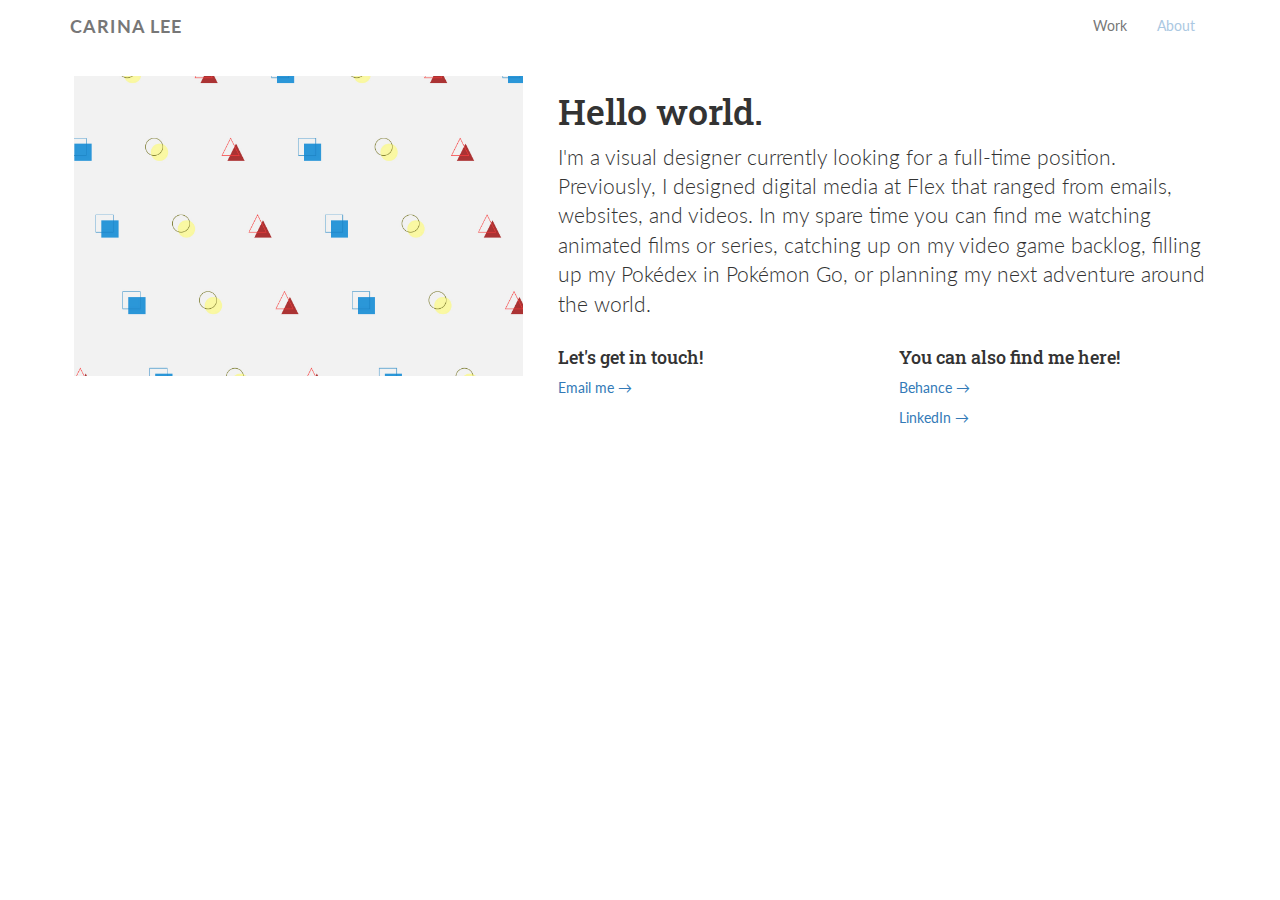
==== about/index.html @ 6384bbb3 "Initial commit" ====
<!DOCTYPE html>
<html lang="en">
  <head>
    <meta charset="utf-8">
    <meta http-equiv="X-UA-Compatible" content="IE=edge">
    <meta name="viewport" content="width=device-width, initial-scale=1">

    <title>About | Carina Lee</title>

    <!-- Latest compiled and minified CSS -->
    <link rel="stylesheet" href="https://maxcdn.bootstrapcdn.com/bootstrap/3.3.7/css/bootstrap.min.css" integrity="sha384-BVYiiSIFeK1dGmJRAkycuHAHRg32OmUcww7on3RYdg4Va+PmSTsz/K68vbdEjh4u" crossorigin="anonymous">

    <!-- Import custom fonts -->
    <link href="https://fonts.googleapis.com/css?family=Lato" rel="stylesheet">
    <link href="https://fonts.googleapis.com/css?family=Roboto+Slab" rel="stylesheet">

    <!-- Custom Bootstrap css -->
    <link href="../css/custom-bootstrap.css" rel="stylesheet">
  </head>
  <body>
    <!-- Top navigation -->
    <nav class="navbar navbar-default">
      <div class="container">
        <div class="navbar-header">
          <button type="button" class="navbar-toggle" data-toggle="collapse" data-target="#myNavbar">
            <span class="icon-bar"></span>
            <span class="icon-bar"></span>
            <span class="icon-bar"></span>
          </button>
          <a class="navbar-brand text-uppercase" href="../">Carina Lee</a>
        </div>
        <div class="collapse navbar-collapse" id="myNavbar">
          <ul class="nav navbar-nav navbar-right">
            <li>
              <a href="../">Work</a>
            </li>
            <li class="active">
              <a href="/">About</a>
            </li>
          </ul>
        </div>
      </div>
    </nav>

    <div class="container">
      <div class="row">
        <div class="col-lg-5">
          <div class="thumbnail">
            <img src="../images/generic.jpg" alt="" class="img-responsive">
          </div>
        </div>
        <div class="col-lg-7">
          <h1>Hello world.</h1>
          <p class="lead">I'm a visual designer currently looking for a full-time position. Previously, I designed digital media at Flex that ranged from emails, websites, and videos. In my spare time you can find me watching animated films or series, catching up on my video game backlog, filling up my Pok&eacute;dex in Pok&eacute;mon Go, or planning my next adventure around the world.</p>
          <div class="row">
            <div class="col-lg-6">
              <h4>Let's get in touch!</h4>
              <p>
                <a href="mailto:carinamlee@gmail.com">Email me &rarr;</a>
              </p>
            </div>
            <div class="col-lg-6">
              <h4>You can also find me here!</h4>
              <p>
                <a href="//be.net/carinalee" target="_blank">Behance &rarr;</a>
              </p>
              <p>
                <a href="//linkedin.com/in/carina-lee" target="_blank">LinkedIn &rarr;</a>
              </p>
            </div>
          </div>
        </div>
      </div>
    </div>

    <!-- jQuery (necessary for Bootstrap's JavaScript plugins) -->
    <script src="https://ajax.googleapis.com/ajax/libs/jquery/1.12.4/jquery.min.js"></script>

    <!-- Latest compiled and minified JavaScript -->
    <script src="https://maxcdn.bootstrapcdn.com/bootstrap/3.3.7/js/bootstrap.min.js" integrity="sha384-Tc5IQib027qvyjSMfHjOMaLkfuWVxZxUPnCJA7l2mCWNIpG9mGCD8wGNIcPD7Txa" crossorigin="anonymous"></script>
  </body>
</html>
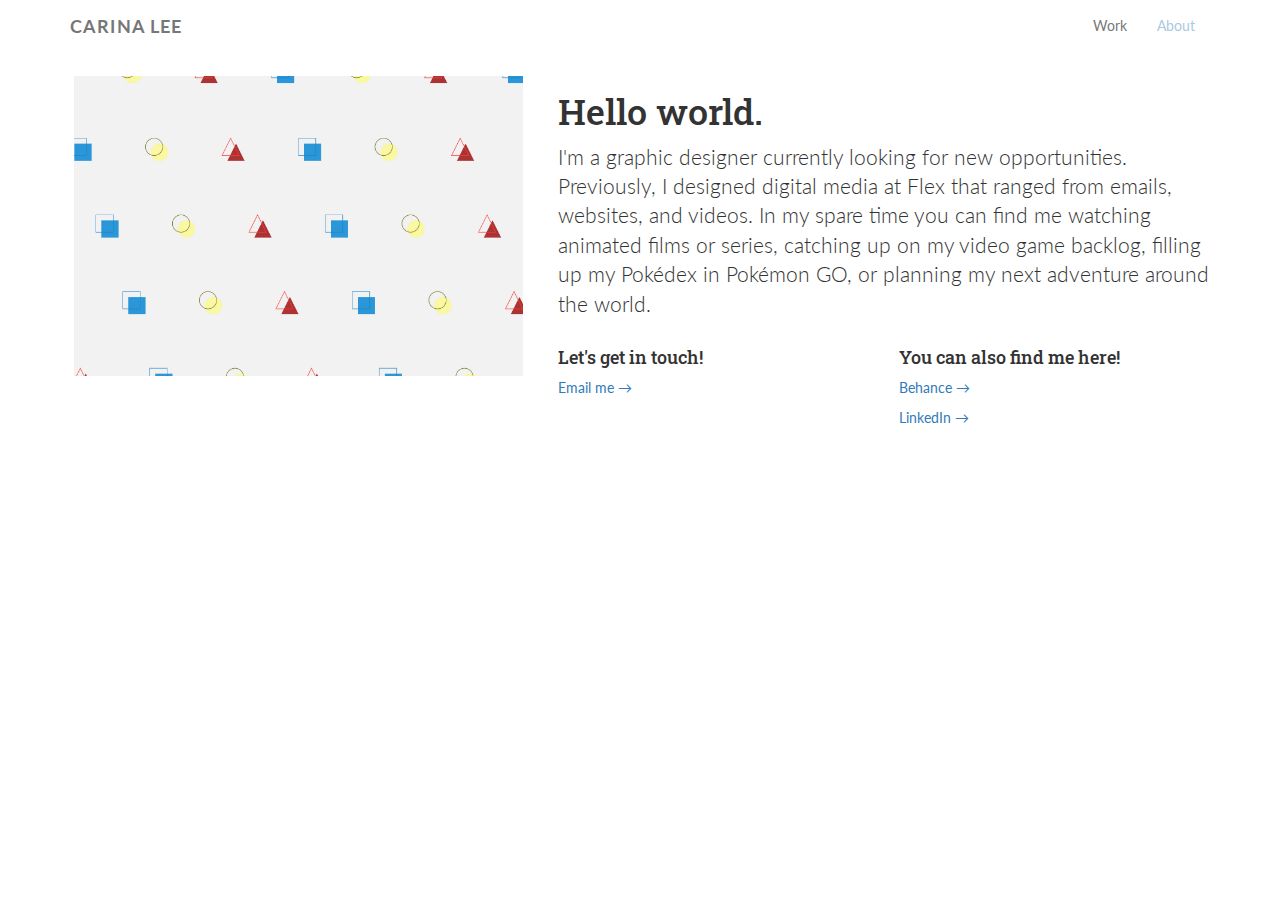
==== commit 6befc065: "Updated job title, status, and changed typesetting for Pokemon GO" ====
--- a/about/index.html
+++ b/about/index.html
@@ -51,7 +51,7 @@
         </div>
         <div class="col-lg-7">
           <h1>Hello world.</h1>
-          <p class="lead">I'm a visual designer currently looking for a full-time position. Previously, I designed digital media at Flex that ranged from emails, websites, and videos. In my spare time you can find me watching animated films or series, catching up on my video game backlog, filling up my Pok&eacute;dex in Pok&eacute;mon Go, or planning my next adventure around the world.</p>
+          <p class="lead">I'm a graphic designer currently looking for new opportunities. Previously, I designed digital media at Flex that ranged from emails, websites, and videos. In my spare time you can find me watching animated films or series, catching up on my video game backlog, filling up my Pok&eacute;dex in Pok&eacute;mon GO, or planning my next adventure around the world.</p>
           <div class="row">
             <div class="col-lg-6">
               <h4>Let's get in touch!</h4>
@@ -62,7 +62,7 @@
             <div class="col-lg-6">
               <h4>You can also find me here!</h4>
               <p>
-                <a href="//be.net/carinalee" target="_blank">Behance &rarr;</a>
+                <a href="//behance.net/carinalee" target="_blank">Behance &rarr;</a>
               </p>
               <p>
                 <a href="//linkedin.com/in/carina-lee" target="_blank">LinkedIn &rarr;</a>
